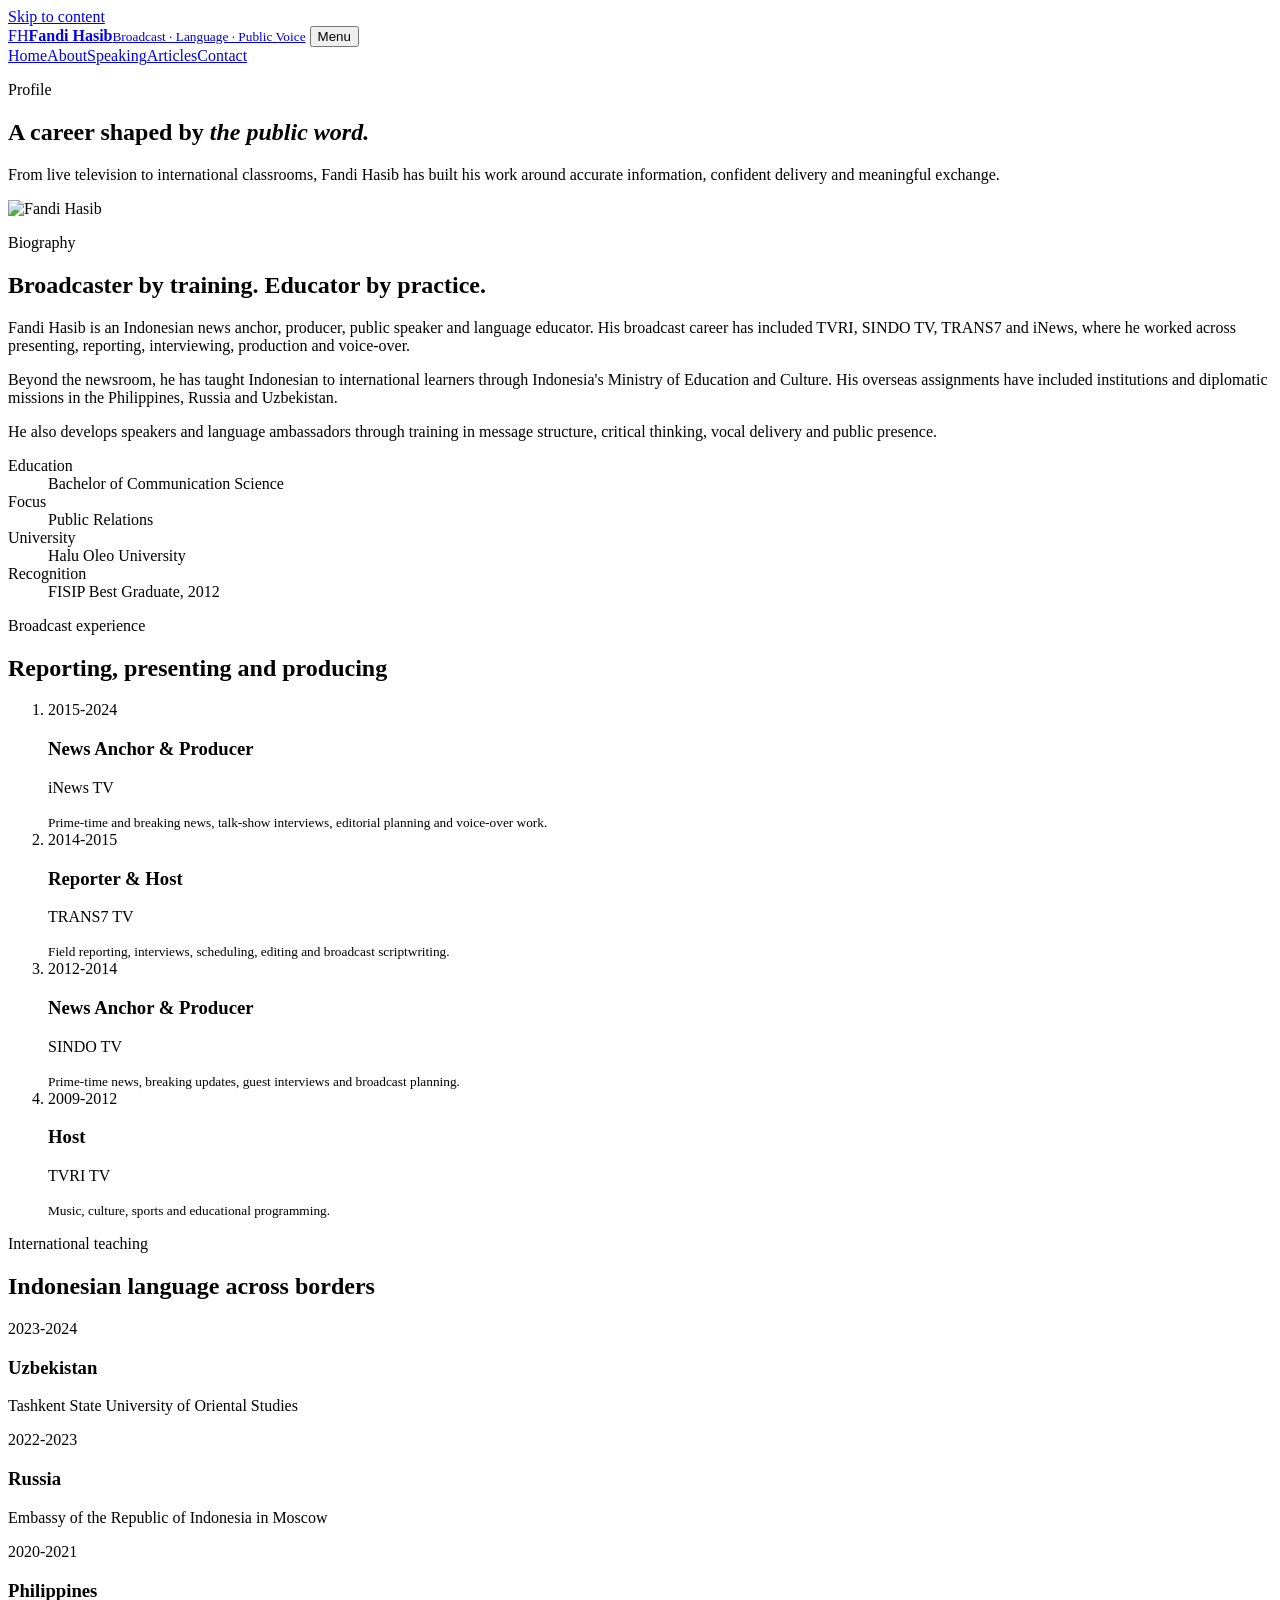
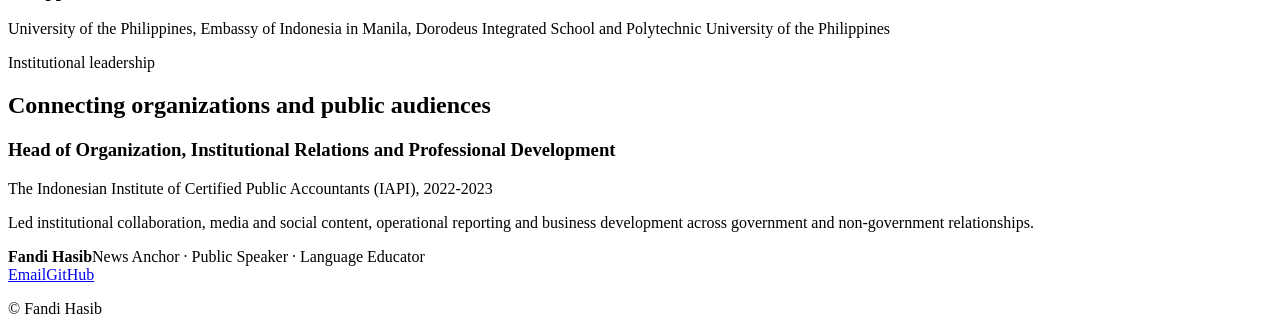
==== about.html @ 66825384 "Add files via upload" ====
<!doctype html>
<html lang="en">
<head>
  <meta charset="utf-8">
  <meta name="viewport" content="width=device-width, initial-scale=1">
  <meta name="description" content="About Fandi Hasib: broadcaster, public speaker and Indonesian language educator.">
  <meta name="theme-color" content="#112a46">
  <title>About | Fandi Hasib</title>
  <link rel="icon" href="assets/favicon.svg" type="image/svg+xml">
  <link rel="stylesheet" href="css/main.css">
  <link rel="stylesheet" href="css/responsive.css">
  <script src="js/main.js" defer></script>
</head>
<body>
  <a class="skip-link" href="#content">Skip to content</a>
  <header class="site-header">
    <a class="brand" href="index.html"><span class="brand-mark">FH</span><span class="brand-copy"><strong>Fandi Hasib</strong><small>Broadcast · Language · Public Voice</small></span></a>
    <button class="nav-toggle" type="button" aria-expanded="false" aria-controls="site-nav">Menu</button>
    <nav id="site-nav" aria-label="Primary navigation"><a href="index.html">Home</a><a href="about.html" aria-current="page">About</a><a href="speaking.html">Speaking</a><a href="articles.html">Articles</a><a href="contact.html">Contact</a></nav>
  </header>
  <main id="content">
    <section class="page-hero section-shell">
      <p class="eyebrow">Profile</p>
      <h1>A career shaped by <em>the public word.</em></h1>
      <p>From live television to international classrooms, Fandi Hasib has built his work around accurate information, confident delivery and meaningful exchange.</p>
    </section>

    <section class="about-intro section-shell">
      <div class="about-portrait"><img src="assets/fandi-hasib-portrait.jpg" alt="Fandi Hasib" width="807" height="807"></div>
      <div class="about-copy">
        <p class="eyebrow">Biography</p>
        <h2>Broadcaster by training. Educator by practice.</h2>
        <p>Fandi Hasib is an Indonesian news anchor, producer, public speaker and language educator. His broadcast career has included TVRI, SINDO TV, TRANS7 and iNews, where he worked across presenting, reporting, interviewing, production and voice-over.</p>
        <p>Beyond the newsroom, he has taught Indonesian to international learners through Indonesia's Ministry of Education and Culture. His overseas assignments have included institutions and diplomatic missions in the Philippines, Russia and Uzbekistan.</p>
        <p>He also develops speakers and language ambassadors through training in message structure, critical thinking, vocal delivery and public presence.</p>
        <dl class="profile-facts">
          <div><dt>Education</dt><dd>Bachelor of Communication Science</dd></div>
          <div><dt>Focus</dt><dd>Public Relations</dd></div>
          <div><dt>University</dt><dd>Halu Oleo University</dd></div>
          <div><dt>Recognition</dt><dd>FISIP Best Graduate, 2012</dd></div>
        </dl>
      </div>
    </section>

    <section id="experience" class="timeline-section section-shell">
      <div class="section-heading"><p class="eyebrow">Broadcast experience</p><h2>Reporting, presenting and producing</h2></div>
      <ol class="timeline">
        <li><span>2015-2024</span><div><h3>News Anchor & Producer</h3><p>iNews TV</p><small>Prime-time and breaking news, talk-show interviews, editorial planning and voice-over work.</small></div></li>
        <li><span>2014-2015</span><div><h3>Reporter & Host</h3><p>TRANS7 TV</p><small>Field reporting, interviews, scheduling, editing and broadcast scriptwriting.</small></div></li>
        <li><span>2012-2014</span><div><h3>News Anchor & Producer</h3><p>SINDO TV</p><small>Prime-time news, breaking updates, guest interviews and broadcast planning.</small></div></li>
        <li><span>2009-2012</span><div><h3>Host</h3><p>TVRI TV</p><small>Music, culture, sports and educational programming.</small></div></li>
      </ol>
    </section>

    <section id="teaching" class="teaching-section section-shell">
      <div class="section-heading"><p class="eyebrow light">International teaching</p><h2>Indonesian language across borders</h2></div>
      <div class="teaching-grid">
        <article><span>2023-2024</span><h3>Uzbekistan</h3><p>Tashkent State University of Oriental Studies</p></article>
        <article><span>2022-2023</span><h3>Russia</h3><p>Embassy of the Republic of Indonesia in Moscow</p></article>
        <article><span>2020-2021</span><h3>Philippines</h3><p>University of the Philippines, Embassy of Indonesia in Manila, Dorodeus Integrated School and Polytechnic University of the Philippines</p></article>
      </div>
    </section>

    <section class="leadership section-shell">
      <div><p class="eyebrow">Institutional leadership</p><h2>Connecting organizations and public audiences</h2></div>
      <div><h3>Head of Organization, Institutional Relations and Professional Development</h3><p class="muted">The Indonesian Institute of Certified Public Accountants (IAPI), 2022-2023</p><p>Led institutional collaboration, media and social content, operational reporting and business development across government and non-government relationships.</p></div>
    </section>
  </main>
  <footer class="site-footer"><div><strong>Fandi Hasib</strong><span>News Anchor · Public Speaker · Language Educator</span></div><div class="footer-links"><a href="mailto:fandihasib888@gmail.com">Email</a><a href="https://github.com/fandihasib">GitHub</a></div><p>© <span data-year></span> Fandi Hasib</p></footer>
</body>
</html>
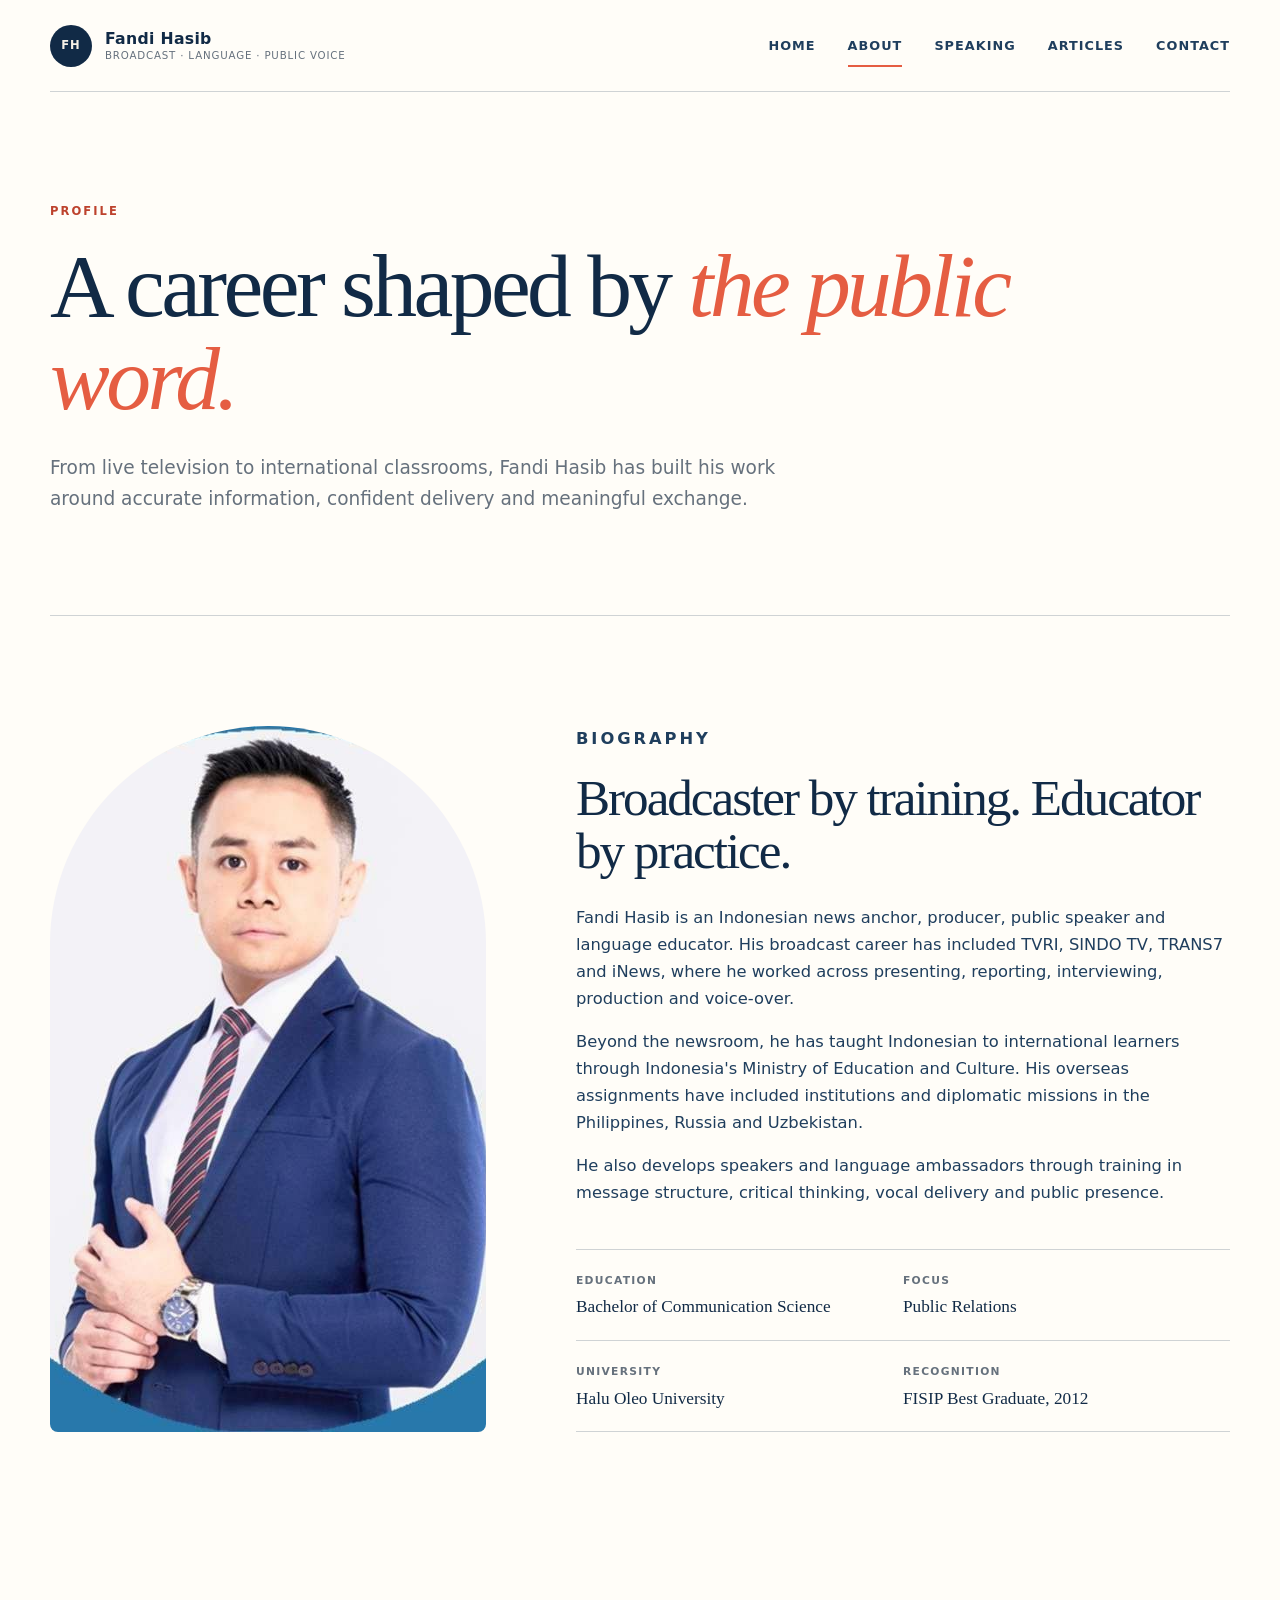
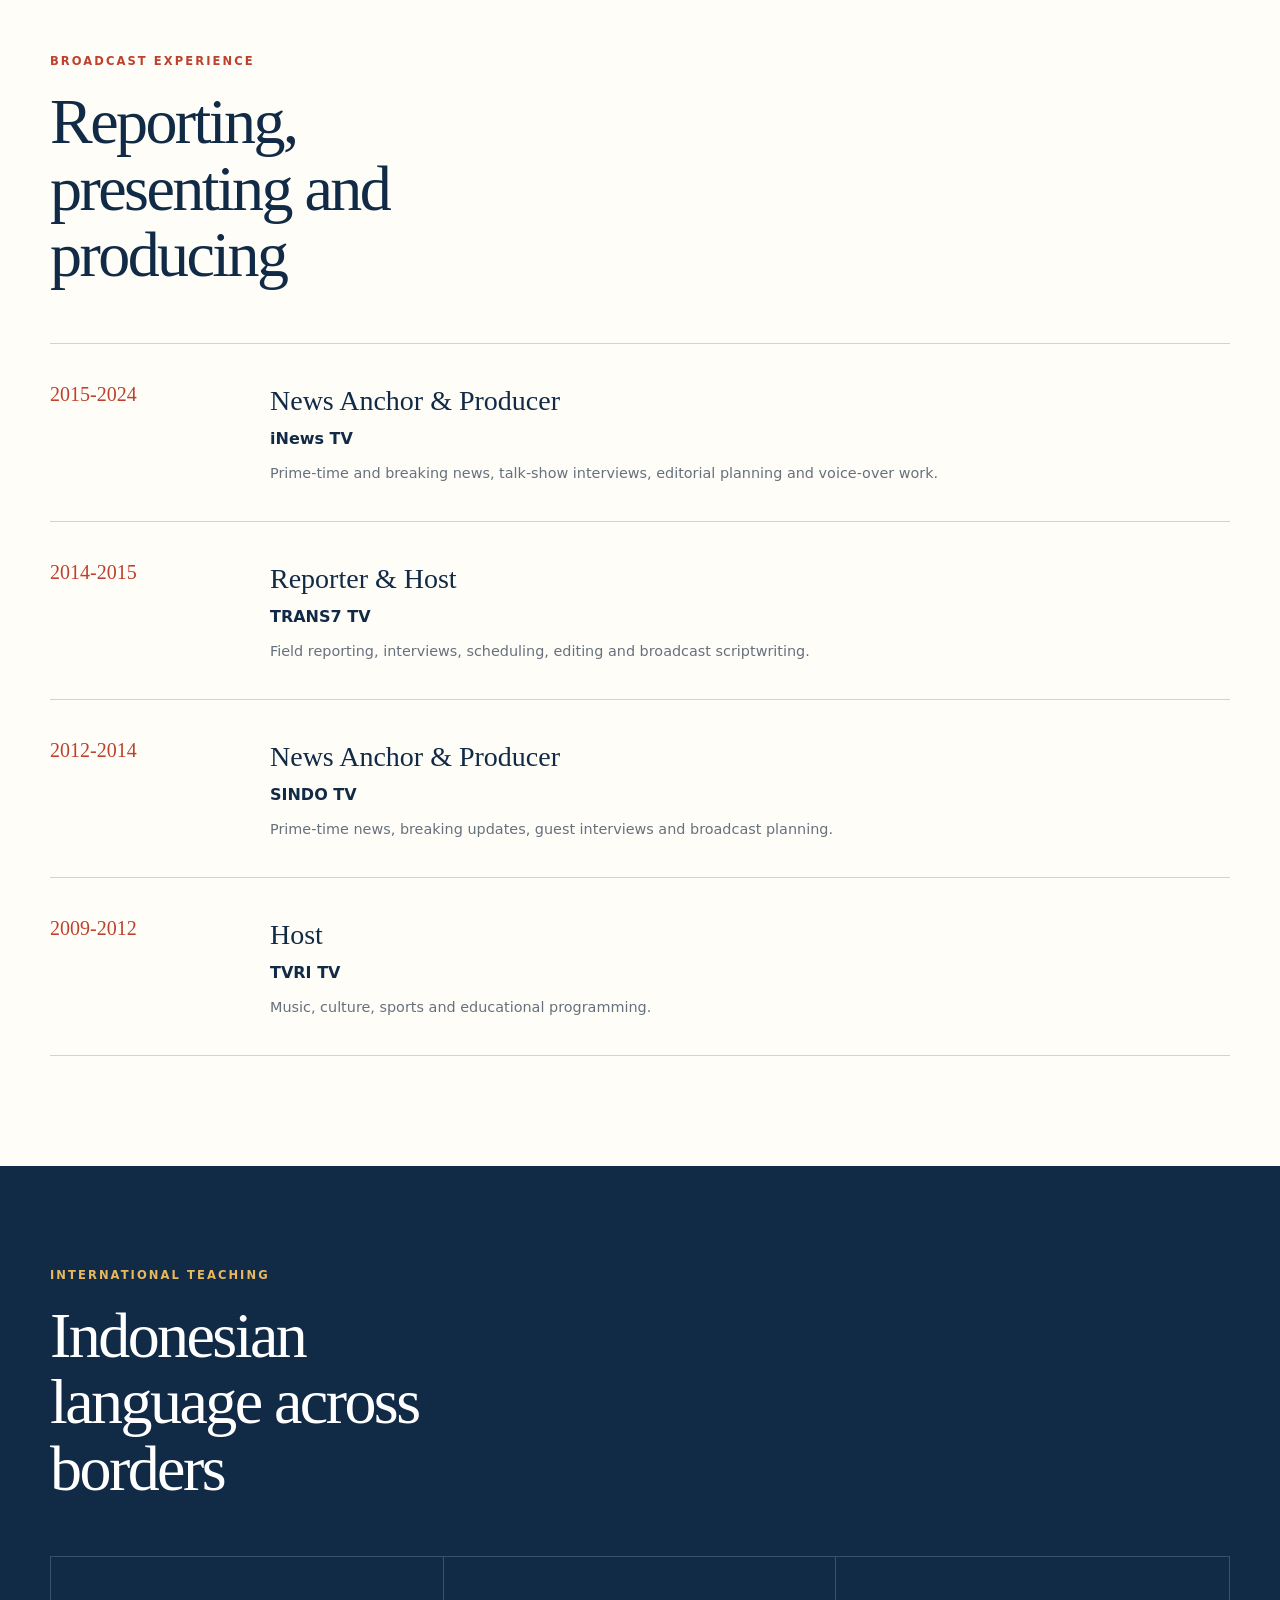
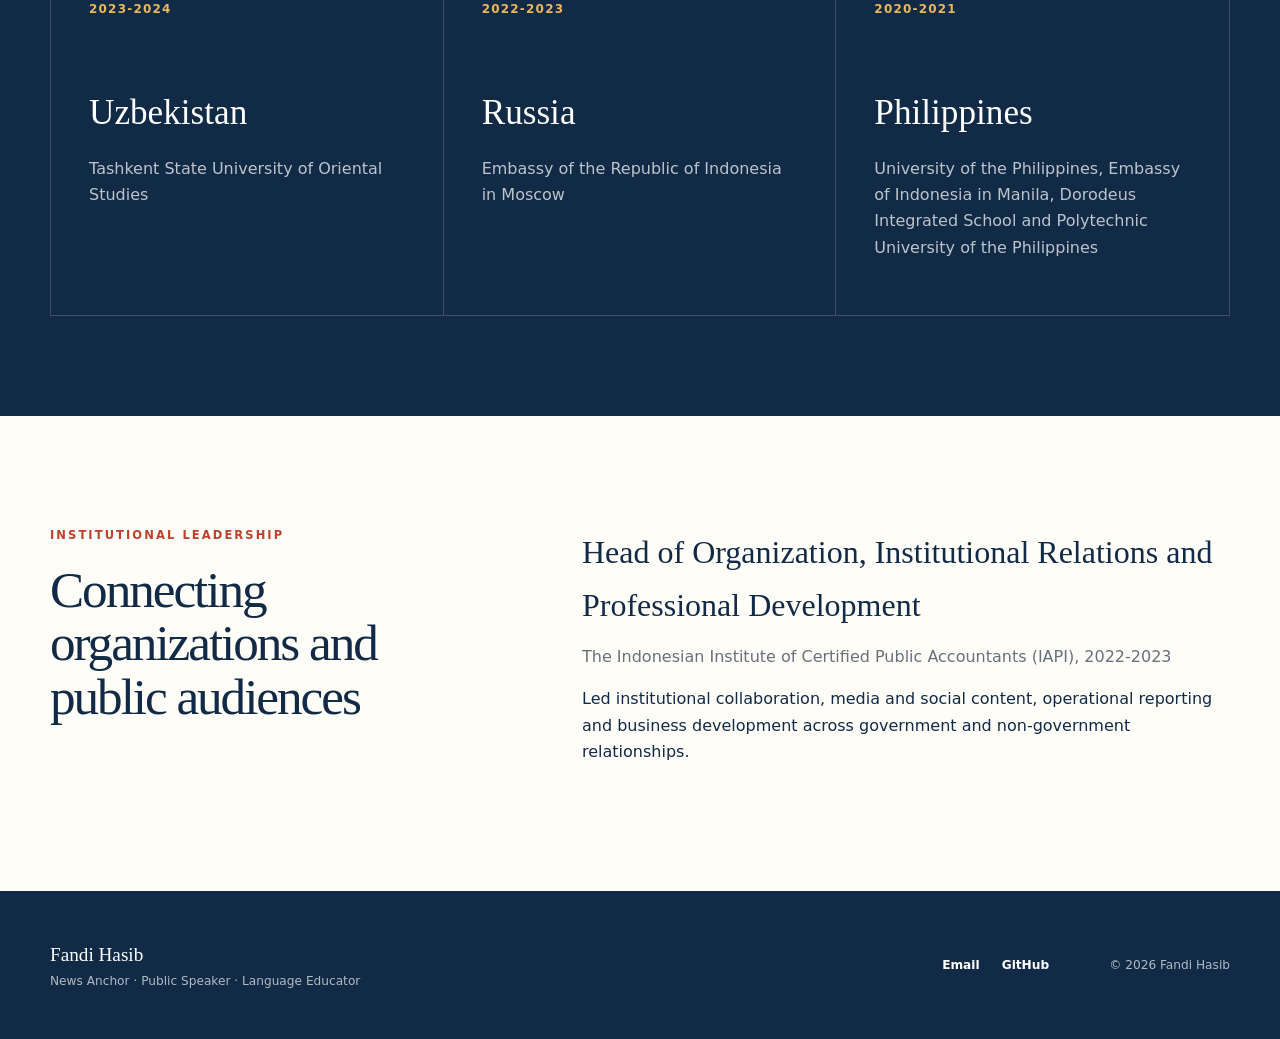
==== commit 006acd7f: "Change footer email address to support@ottomediatech.com Updated the email address in the footer sec" ====
--- a/about.html
+++ b/about.html
@@ -66,6 +66,6 @@
       <div><h3>Head of Organization, Institutional Relations and Professional Development</h3><p class="muted">The Indonesian Institute of Certified Public Accountants (IAPI), 2022-2023</p><p>Led institutional collaboration, media and social content, operational reporting and business development across government and non-government relationships.</p></div>
     </section>
   </main>
-  <footer class="site-footer"><div><strong>Fandi Hasib</strong><span>News Anchor · Public Speaker · Language Educator</span></div><div class="footer-links"><a href="mailto:fandihasib888@gmail.com">Email</a><a href="https://github.com/fandihasib">GitHub</a></div><p>© <span data-year></span> Fandi Hasib</p></footer>
+  <footer class="site-footer"><div><strong>Fandi Hasib</strong><span>News Anchor · Public Speaker · Language Educator</span></div><div class="footer-links"><a href="mailto:support@ottomediatech.com">Email</a><a href="https://github.com/fandihasib">GitHub</a></div><p>© <span data-year></span> Fandi Hasib</p></footer>
 </body>
 </html>
--- a/css/main.css
+++ b/css/main.css
@@ -0,0 +1,422 @@
+:root {
+  --ink: #112a46;
+  --ink-2: #1f3e5d;
+  --paper: #f7f1e7;
+  --paper-2: #fffdf8;
+  --white: #ffffff;
+  --accent: #e55d42;
+  --accent-dark: #bd422d;
+  --gold: #e9b85d;
+  --sky: #9cc8d4;
+  --line: rgba(17, 42, 70, 0.2);
+  --muted: #66717d;
+  --shadow: 0 28px 70px rgba(17, 42, 70, 0.15);
+  --sans: Inter, ui-sans-serif, system-ui, -apple-system, BlinkMacSystemFont, "Segoe UI", sans-serif;
+  --serif: Georgia, "Times New Roman", serif;
+  --max: 1180px;
+}
+
+* { box-sizing: border-box; }
+
+html { scroll-behavior: smooth; }
+
+body {
+  margin: 0;
+  color: var(--ink);
+  background: var(--paper-2);
+  font-family: var(--sans);
+  line-height: 1.65;
+  -webkit-font-smoothing: antialiased;
+}
+
+img { display: block; max-width: 100%; }
+a { color: inherit; }
+button, input, textarea { font: inherit; }
+
+:focus-visible {
+  outline: 3px solid var(--gold);
+  outline-offset: 4px;
+}
+
+.skip-link {
+  position: fixed;
+  top: 12px;
+  left: 12px;
+  z-index: 1000;
+  padding: 10px 16px;
+  color: var(--white);
+  background: var(--ink);
+  transform: translateY(-160%);
+  transition: transform 0.2s ease;
+}
+
+.skip-link:focus { transform: translateY(0); }
+
+.section-shell {
+  width: min(calc(100% - 48px), var(--max));
+  margin-inline: auto;
+}
+
+.site-header {
+  position: relative;
+  z-index: 20;
+  display: flex;
+  align-items: center;
+  justify-content: space-between;
+  width: min(calc(100% - 48px), var(--max));
+  min-height: 92px;
+  margin-inline: auto;
+  border-bottom: 1px solid var(--line);
+}
+
+.brand {
+  display: inline-flex;
+  align-items: center;
+  gap: 13px;
+  text-decoration: none;
+}
+
+.brand-mark {
+  display: grid;
+  width: 42px;
+  height: 42px;
+  place-items: center;
+  color: var(--paper);
+  background: var(--ink);
+  border-radius: 50%;
+  font-size: 0.72rem;
+  font-weight: 800;
+  letter-spacing: 0.08em;
+}
+
+.brand-copy { display: grid; line-height: 1.25; }
+.brand-copy strong { font-size: 0.98rem; letter-spacing: 0.02em; }
+.brand-copy small { color: var(--muted); font-size: 0.64rem; letter-spacing: 0.08em; text-transform: uppercase; }
+
+.site-header nav { display: flex; align-items: center; gap: 32px; }
+.site-header nav a {
+  position: relative;
+  padding: 32px 0;
+  color: var(--ink-2);
+  font-size: 0.8rem;
+  font-weight: 700;
+  letter-spacing: 0.08em;
+  text-decoration: none;
+  text-transform: uppercase;
+}
+
+.site-header nav a::after {
+  position: absolute;
+  right: 0;
+  bottom: 21px;
+  left: 0;
+  height: 2px;
+  background: var(--accent);
+  content: "";
+  transform: scaleX(0);
+  transform-origin: right;
+  transition: transform 0.2s ease;
+}
+
+.site-header nav a:hover::after,
+.site-header nav a[aria-current="page"]::after { transform: scaleX(1); transform-origin: left; }
+
+.nav-toggle {
+  display: none;
+  color: var(--ink);
+  background: transparent;
+  border: 1px solid var(--line);
+  border-radius: 999px;
+  padding: 8px 14px;
+  font-size: 0.78rem;
+  font-weight: 800;
+  letter-spacing: 0.08em;
+  text-transform: uppercase;
+}
+
+.eyebrow {
+  margin: 0 0 18px;
+  color: var(--accent-dark);
+  font-size: 0.72rem;
+  font-weight: 800;
+  letter-spacing: 0.18em;
+  text-transform: uppercase;
+}
+
+.eyebrow.light { color: var(--gold); }
+
+h1, h2, h3, p { margin-top: 0; }
+
+h1, h2 {
+  font-family: var(--serif);
+  font-weight: 400;
+  letter-spacing: -0.04em;
+  line-height: 1.04;
+}
+
+h1 em, h2 em {
+  color: var(--accent);
+  font-weight: 400;
+}
+
+.hero {
+  display: grid;
+  grid-template-columns: 1.15fr 0.85fr;
+  gap: 80px;
+  align-items: center;
+  min-height: 700px;
+  padding: 72px 0 90px;
+}
+
+.hero h1 { max-width: 780px; margin-bottom: 28px; font-size: clamp(4.2rem, 7.6vw, 7.2rem); }
+.hero-lead { max-width: 650px; margin-bottom: 34px; color: var(--ink-2); font-size: 1.17rem; line-height: 1.75; }
+
+.button-row { display: flex; flex-wrap: wrap; gap: 12px; }
+
+.button {
+  display: inline-flex;
+  align-items: center;
+  justify-content: center;
+  min-height: 50px;
+  padding: 13px 22px;
+  color: var(--white);
+  background: var(--accent);
+  border: 1px solid var(--accent);
+  border-radius: 3px;
+  font-size: 0.78rem;
+  font-weight: 800;
+  letter-spacing: 0.08em;
+  text-decoration: none;
+  text-transform: uppercase;
+  transition: transform 0.2s ease, background 0.2s ease, box-shadow 0.2s ease;
+}
+
+.button:hover { background: var(--accent-dark); box-shadow: 0 12px 28px rgba(189, 66, 45, 0.25); transform: translateY(-2px); }
+.button-secondary { color: var(--ink); background: transparent; border-color: var(--line); }
+.button-secondary:hover { color: var(--white); background: var(--ink); border-color: var(--ink); box-shadow: none; }
+
+.hero-tags {
+  display: flex;
+  flex-wrap: wrap;
+  gap: 8px 18px;
+  margin: 46px 0 0;
+  padding: 0;
+  color: var(--muted);
+  font-size: 0.78rem;
+  font-weight: 700;
+  list-style: none;
+}
+
+.hero-tags li::before { margin-right: 9px; color: var(--accent); content: "•"; }
+
+.hero-visual { position: relative; padding: 0 0 52px 44px; }
+.hero-visual::before {
+  position: absolute;
+  top: -34px;
+  right: -36px;
+  width: 78%;
+  height: 60%;
+  background-image: radial-gradient(circle, rgba(17,42,70,.24) 1.2px, transparent 1.2px);
+  background-size: 12px 12px;
+  content: "";
+}
+
+.portrait-frame {
+  position: relative;
+  overflow: hidden;
+  aspect-ratio: 4 / 5;
+  background: #e8eef0;
+  border-radius: 220px 220px 18px 18px;
+  box-shadow: var(--shadow);
+}
+
+.portrait-frame img { width: 100%; height: 100%; object-fit: cover; object-position: center; }
+
+.hero-note {
+  position: absolute;
+  right: -20px;
+  bottom: 10px;
+  display: grid;
+  min-width: 220px;
+  padding: 18px 22px;
+  color: var(--white);
+  background: var(--ink);
+  border-left: 4px solid var(--gold);
+  box-shadow: 0 18px 40px rgba(17,42,70,.22);
+}
+
+.hero-note span { color: var(--sky); font-size: .67rem; letter-spacing: .16em; text-transform: uppercase; }
+.hero-note strong { font-family: var(--serif); font-size: 1.2rem; font-weight: 400; }
+
+.signal-strip {
+  display: grid;
+  grid-template-columns: repeat(4, 1fr);
+  color: var(--white);
+  background: var(--ink);
+}
+
+.signal-strip div { display: grid; min-height: 145px; place-content: center; padding: 24px 36px; border-right: 1px solid rgba(255,255,255,.14); }
+.signal-strip strong { color: var(--gold); font-family: var(--serif); font-size: 1.8rem; font-weight: 400; }
+.signal-strip span { color: rgba(255,255,255,.72); font-size: .78rem; }
+
+.practice-section { padding: 120px 0; }
+.section-heading { display: grid; grid-template-columns: minmax(280px, .85fr) 1.15fr; column-gap: 80px; align-items: end; margin-bottom: 54px; }
+.section-heading .eyebrow { grid-column: 1; }
+.section-heading h2 { grid-column: 1; margin-bottom: 0; font-size: clamp(2.8rem, 5vw, 4.7rem); }
+.section-heading > p:not(.eyebrow) { grid-column: 2; grid-row: 1 / span 2; max-width: 600px; margin: 0 0 5px; color: var(--muted); font-size: 1.04rem; }
+
+.practice-grid { display: grid; grid-template-columns: repeat(3, 1fr); border-top: 1px solid var(--line); border-bottom: 1px solid var(--line); }
+.practice-card { position: relative; min-height: 320px; padding: 36px 32px; border-right: 1px solid var(--line); }
+.practice-card:last-child { border-right: 0; }
+.practice-card .card-index { color: var(--accent); font-family: var(--serif); font-size: 1.1rem; }
+.practice-card h3 { margin: 74px 0 14px; font-family: var(--serif); font-size: 2.4rem; font-weight: 400; }
+.practice-card p { color: var(--muted); }
+.practice-card a { position: absolute; bottom: 34px; color: var(--ink); font-size: .76rem; font-weight: 800; letter-spacing: .08em; text-decoration: none; text-transform: uppercase; }
+.practice-card a:hover { color: var(--accent); }
+.practice-card.accent-card { color: var(--white); background: var(--accent); transform: translateY(-18px); box-shadow: 0 22px 60px rgba(229,93,66,.22); }
+.practice-card.accent-card .card-index, .practice-card.accent-card p, .practice-card.accent-card a { color: var(--white); }
+
+.feature { display: grid; grid-template-columns: .85fr 1.15fr; min-height: 650px; color: var(--white); background: var(--ink); }
+.feature-image { min-height: 650px; overflow: hidden; }
+.feature-image img { width: 100%; height: 100%; object-fit: cover; object-position: center 30%; filter: saturate(.85); }
+.feature-copy { align-self: center; padding: 72px 80px; }
+.feature-copy h2 { max-width: 620px; margin-bottom: 26px; font-size: clamp(2.7rem, 4.5vw, 4.5rem); }
+.feature-copy > p:not(.eyebrow) { max-width: 610px; color: rgba(255,255,255,.76); }
+.feature blockquote { max-width: 560px; margin: 38px 0; padding: 0 0 0 24px; color: var(--gold); border-left: 2px solid var(--gold); font-family: var(--serif); font-size: 1.35rem; font-style: italic; }
+.text-link { display: inline-flex; gap: 8px; align-items: center; color: var(--accent-dark); font-size: .78rem; font-weight: 800; letter-spacing: .08em; text-decoration: none; text-transform: uppercase; }
+.text-link.light { color: var(--white); }
+.text-link:hover { text-decoration: underline; text-underline-offset: 4px; }
+
+.articles-preview { padding: 120px 0; }
+.row-heading { display: flex; justify-content: space-between; align-items: end; }
+.row-heading .eyebrow { margin-bottom: 12px; }
+.row-heading h2 { margin: 0; font-size: clamp(2.6rem, 4.4vw, 4.2rem); }
+
+.closing-cta {
+  display: grid;
+  grid-template-columns: 1fr auto;
+  gap: 40px;
+  align-items: end;
+  margin-bottom: 120px;
+  padding: 70px 76px;
+  background: var(--paper);
+  border-top: 4px solid var(--gold);
+}
+.closing-cta .eyebrow { grid-column: 1; margin-bottom: 0; }
+.closing-cta h2 { grid-column: 1; max-width: 800px; margin: 0; font-size: clamp(2.5rem, 4.5vw, 4.4rem); }
+.closing-cta .button { grid-column: 2; grid-row: 1 / span 2; }
+
+.site-footer {
+  display: grid;
+  grid-template-columns: 1fr auto auto;
+  gap: 60px;
+  align-items: center;
+  padding: 48px max(24px, calc((100% - var(--max)) / 2));
+  color: rgba(255,255,255,.68);
+  background: var(--ink);
+  font-size: .76rem;
+}
+.site-footer > div:first-child { display: grid; }
+.site-footer strong { color: var(--white); font-family: var(--serif); font-size: 1.2rem; font-weight: 400; }
+.site-footer p { margin: 0; }
+.footer-links { display: flex; gap: 22px; }
+.footer-links a { color: var(--white); font-weight: 700; text-decoration: none; }
+.footer-links a:hover { color: var(--gold); }
+
+.page-hero { max-width: var(--max); padding-top: 110px; padding-bottom: 100px; border-bottom: 1px solid var(--line); }
+.page-hero h1 { max-width: 1020px; margin-bottom: 28px; font-size: clamp(4rem, 7vw, 7rem); }
+.page-hero > p:last-child { max-width: 760px; margin-bottom: 0; color: var(--muted); font-size: 1.16rem; }
+
+.about-intro { display: grid; grid-template-columns: .8fr 1.2fr; gap: 90px; padding: 110px 0; }
+.about-portrait { overflow: hidden; min-height: 620px; background: var(--paper); border-radius: 220px 220px 8px 8px; }
+.about-portrait img { width: 100%; height: 100%; object-fit: cover; }
+.about-copy h2 { margin-bottom: 28px; font-size: clamp(2.7rem, 4vw, 4.2rem); }
+.about-copy > p { color: var(--ink-2); font-size: 1.02rem; }
+.profile-facts { display: grid; grid-template-columns: repeat(2, 1fr); margin: 42px 0 0; border-top: 1px solid var(--line); }
+.profile-facts div { padding: 22px 20px 18px 0; border-bottom: 1px solid var(--line); }
+.profile-facts dt { color: var(--muted); font-size: .67rem; font-weight: 800; letter-spacing: .12em; text-transform: uppercase; }
+.profile-facts dd { margin: 4px 0 0; font-family: var(--serif); font-size: 1.08rem; }
+
+.timeline-section { padding: 110px 0; }
+.timeline { margin: 0; padding: 0; border-top: 1px solid var(--line); list-style: none; }
+.timeline li { display: grid; grid-template-columns: 180px 1fr; gap: 40px; padding: 34px 0; border-bottom: 1px solid var(--line); }
+.timeline li > span { color: var(--accent-dark); font-family: var(--serif); font-size: 1.25rem; }
+.timeline h3 { margin: 0 0 2px; font-family: var(--serif); font-size: 1.75rem; font-weight: 400; }
+.timeline p { margin-bottom: 8px; color: var(--ink); font-weight: 800; }
+.timeline small { color: var(--muted); font-size: .9rem; }
+
+.teaching-section { padding: 100px max(30px, calc((100% - var(--max)) / 2)); color: var(--white); background: var(--ink); }
+.teaching-section.section-shell { width: 100%; max-width: none; }
+.teaching-section .section-heading { width: min(100%, var(--max)); margin-inline: auto; }
+.teaching-section .section-heading h2 { max-width: 650px; }
+.teaching-grid { display: grid; grid-template-columns: repeat(3, 1fr); width: min(100%, var(--max)); margin-inline: auto; border: 1px solid rgba(255,255,255,.18); }
+.teaching-grid article { padding: 38px; border-right: 1px solid rgba(255,255,255,.18); }
+.teaching-grid article:last-child { border-right: 0; }
+.teaching-grid span { color: var(--gold); font-size: .75rem; font-weight: 800; letter-spacing: .1em; }
+.teaching-grid h3 { margin: 62px 0 14px; font-family: var(--serif); font-size: 2.2rem; font-weight: 400; }
+.teaching-grid p { color: rgba(255,255,255,.72); }
+
+.leadership { display: grid; grid-template-columns: .8fr 1.2fr; gap: 100px; padding: 110px 0; }
+.leadership h2 { font-size: clamp(2.7rem, 4vw, 4.2rem); }
+.leadership h3 { margin-bottom: 12px; font-family: var(--serif); font-size: 2rem; font-weight: 400; }
+.muted { color: var(--muted); }
+
+.topics-band { display: grid; grid-template-columns: 180px 1fr; gap: 34px; padding: 38px 0 50px; }
+.topics-band > p { font-size: .72rem; font-weight: 800; letter-spacing: .12em; text-transform: uppercase; }
+.topics-band ul { display: flex; flex-wrap: wrap; gap: 10px; margin: 0; padding: 0; list-style: none; }
+.topics-band li { padding: 8px 13px; background: var(--paper); border-radius: 999px; font-size: .78rem; font-weight: 700; }
+
+.engagements { padding: 40px 0 120px; }
+.engagement { display: grid; grid-template-columns: 1.05fr .95fr; gap: 74px; align-items: center; padding: 72px 0; border-top: 1px solid var(--line); }
+.engagement.reverse { grid-template-columns: .95fr 1.05fr; }
+.engagement.reverse .engagement-image { grid-column: 2; }
+.engagement.reverse .engagement-copy { grid-column: 1; grid-row: 1; }
+.engagement-image { overflow: hidden; background: var(--paper); }
+.engagement-image img { width: 100%; height: 100%; object-fit: cover; transition: transform .5s ease; }
+.engagement:hover .engagement-image img { transform: scale(1.025); }
+.portrait-image { aspect-ratio: 4 / 5; }
+.portrait-image img { object-position: center 34%; }
+.wide-image { aspect-ratio: 16 / 10; }
+.poster-image { max-width: 440px; aspect-ratio: 4 / 5; }
+.engagement-meta { display: flex; gap: 14px; color: var(--muted); font-size: .72rem; font-weight: 800; letter-spacing: .08em; text-transform: uppercase; }
+.engagement-meta span { color: var(--accent-dark); }
+.engagement h2 { margin-bottom: 24px; font-size: clamp(2.4rem, 4vw, 4rem); }
+.engagement-copy > p:last-child { color: var(--muted); font-size: 1rem; }
+
+.archive-section { padding: 80px 0 120px; }
+.archive-tools { display: flex; justify-content: space-between; gap: 20px; align-items: center; margin-bottom: 36px; padding-bottom: 26px; border-bottom: 1px solid var(--line); }
+.filter-row { display: flex; flex-wrap: wrap; gap: 8px; }
+.filter-row button { padding: 8px 14px; color: var(--ink-2); background: transparent; border: 1px solid var(--line); border-radius: 999px; cursor: pointer; font-size: .72rem; font-weight: 800; letter-spacing: .04em; }
+.filter-row button:hover, .filter-row button.active { color: var(--white); background: var(--ink); border-color: var(--ink); }
+.archive-status { margin: 0; color: var(--muted); font-size: .8rem; }
+
+.contact-hero { display: grid; grid-template-columns: 1.08fr .92fr; gap: 90px; align-items: center; min-height: 690px; margin-top: 50px; margin-bottom: 110px; padding: 80px; color: var(--white); background: var(--ink); }
+.contact-hero h1 { margin-bottom: 30px; font-size: clamp(3.8rem, 6vw, 6.3rem); }
+.contact-hero > div:first-child > p:last-child { max-width: 620px; color: rgba(255,255,255,.7); }
+.contact-card { padding: 34px; color: var(--ink); background: var(--paper-2); box-shadow: var(--shadow); }
+.contact-card > p { padding-bottom: 18px; border-bottom: 1px solid var(--line); font-size: .7rem; font-weight: 800; letter-spacing: .14em; text-transform: uppercase; }
+.contact-card > a, .contact-card > div { display: grid; padding: 17px 0; border-bottom: 1px solid var(--line); text-decoration: none; }
+.contact-card > a:hover strong { color: var(--accent-dark); }
+.contact-card span { color: var(--muted); font-size: .66rem; font-weight: 800; letter-spacing: .1em; text-transform: uppercase; }
+.contact-card strong { overflow-wrap: anywhere; font-family: var(--serif); font-size: 1.15rem; font-weight: 400; }
+
+.inquiry-guide { padding: 0 0 120px; }
+.guide-grid { display: grid; grid-template-columns: repeat(3, 1fr); border-top: 1px solid var(--line); }
+.guide-grid article { padding: 34px 28px; border-right: 1px solid var(--line); }
+.guide-grid article:last-child { border-right: 0; }
+.guide-grid span { color: var(--accent); font-family: var(--serif); }
+.guide-grid h3 { margin: 45px 0 10px; font-family: var(--serif); font-size: 2rem; font-weight: 400; }
+.guide-grid p { color: var(--muted); }
+
+.error-page { display: grid; min-height: 100vh; place-items: center; padding: 24px; background: var(--paper); }
+.error-card { width: min(100%, 680px); padding: 70px; text-align: center; background: var(--paper-2); border-top: 5px solid var(--accent); box-shadow: var(--shadow); }
+.error-card h1 { margin-bottom: 22px; font-size: clamp(3rem, 7vw, 5rem); }
+.error-card p:not(.eyebrow) { color: var(--muted); }
+.error-card .button { margin-top: 14px; }
+
+.loading { grid-column: 1 / -1; margin: 0; padding: 30px; color: var(--muted); background: var(--paper); }
+
+@media (prefers-reduced-motion: reduce) {
+  html { scroll-behavior: auto; }
+  *, *::before, *::after { transition-duration: .01ms !important; animation-duration: .01ms !important; animation-iteration-count: 1 !important; }
+}
--- a/css/responsive.css
+++ b/css/responsive.css
@@ -0,0 +1,115 @@
+@media (max-width: 980px) {
+  .hero { grid-template-columns: 1fr 380px; gap: 35px; min-height: auto; }
+  .hero h1 { font-size: clamp(3.7rem, 7vw, 5.4rem); }
+  .hero-visual { padding-left: 20px; }
+  .signal-strip { grid-template-columns: repeat(2, 1fr); }
+  .signal-strip div:nth-child(2) { border-right: 0; }
+  .signal-strip div:nth-child(-n+2) { border-bottom: 1px solid rgba(255,255,255,.14); }
+  .feature-copy { padding: 52px; }
+  .article-grid { grid-template-columns: repeat(2, 1fr); }
+  .article-card { min-height: 390px; }
+  .about-intro { gap: 48px; }
+  .about-portrait { min-height: 520px; }
+  .engagement, .engagement.reverse { gap: 44px; }
+  .contact-hero { gap: 45px; padding: 54px; }
+}
+
+@media (max-width: 760px) {
+  .section-shell, .site-header { width: min(calc(100% - 32px), var(--max)); }
+  .site-header { min-height: 78px; }
+  .brand-copy small { display: none; }
+  .nav-toggle { display: inline-flex; }
+  .site-header nav {
+    position: absolute;
+    top: calc(100% + 1px);
+    right: 0;
+    left: 0;
+    display: none;
+    align-items: stretch;
+    flex-direction: column;
+    gap: 0;
+    padding: 10px 0;
+    background: var(--paper-2);
+    border-bottom: 1px solid var(--line);
+    box-shadow: 0 20px 35px rgba(17,42,70,.1);
+  }
+  .site-header nav.open { display: flex; }
+  .site-header nav a { padding: 12px 20px; }
+  .site-header nav a::after { display: none; }
+
+  .hero { grid-template-columns: 1fr; gap: 64px; padding: 62px 0 80px; }
+  .hero h1 { font-size: clamp(3.5rem, 16vw, 5rem); }
+  .hero-lead { font-size: 1.02rem; }
+  .hero-visual { width: min(100%, 480px); margin-inline: auto; padding: 0 18px 45px; }
+  .hero-visual::before { right: 0; }
+  .hero-note { right: 0; }
+
+  .signal-strip { grid-template-columns: 1fr; }
+  .signal-strip div { min-height: 110px; border-right: 0; border-bottom: 1px solid rgba(255,255,255,.14); }
+
+  .practice-section, .articles-preview, .timeline-section { padding: 82px 0; }
+  .section-heading { display: block; margin-bottom: 38px; }
+  .section-heading h2 { margin-bottom: 24px; font-size: clamp(2.65rem, 13vw, 3.9rem); }
+  .practice-grid { grid-template-columns: 1fr; }
+  .practice-card { min-height: 290px; border-right: 0; border-bottom: 1px solid var(--line); }
+  .practice-card:last-child { border-bottom: 0; }
+  .practice-card.accent-card { transform: none; }
+
+  .feature { grid-template-columns: 1fr; width: 100%; min-height: 0; }
+  .feature-image { min-height: 520px; }
+  .feature-copy { padding: 60px 24px 70px; }
+  .feature blockquote { margin-left: 0; }
+
+  .row-heading { display: block; }
+  .row-heading .text-link { margin-top: 25px; }
+  .article-grid { grid-template-columns: 1fr; }
+  .article-card { min-height: 360px; }
+
+  .closing-cta { display: block; margin-bottom: 80px; padding: 52px 26px; }
+  .closing-cta .button { margin-top: 28px; }
+
+  .site-footer { grid-template-columns: 1fr; gap: 24px; padding: 42px 24px; }
+
+  .page-hero { padding-top: 72px; padding-bottom: 70px; }
+  .page-hero h1 { font-size: clamp(3.3rem, 15vw, 5.4rem); }
+  .about-intro { grid-template-columns: 1fr; gap: 55px; padding: 80px 0; }
+  .about-portrait { width: min(100%, 470px); min-height: auto; aspect-ratio: 4 / 5; margin-inline: auto; }
+  .profile-facts { grid-template-columns: 1fr; }
+  .timeline li { grid-template-columns: 1fr; gap: 10px; }
+
+  .teaching-section { padding: 80px 16px; }
+  .teaching-grid { grid-template-columns: 1fr; }
+  .teaching-grid article { border-right: 0; border-bottom: 1px solid rgba(255,255,255,.18); }
+  .teaching-grid article:last-child { border-bottom: 0; }
+  .leadership { grid-template-columns: 1fr; gap: 20px; padding: 80px 0; }
+
+  .topics-band { grid-template-columns: 1fr; gap: 6px; }
+  .engagement, .engagement.reverse { grid-template-columns: 1fr; gap: 32px; padding: 55px 0; }
+  .engagement.reverse .engagement-image, .engagement.reverse .engagement-copy { grid-column: 1; grid-row: auto; }
+  .engagement.reverse .engagement-image { grid-row: 1; }
+  .poster-image { max-width: none; }
+
+  .archive-tools { align-items: flex-start; flex-direction: column; }
+  .contact-hero { grid-template-columns: 1fr; width: 100%; margin-top: 0; margin-bottom: 80px; padding: 72px 20px; }
+  .contact-hero h1 { font-size: clamp(3.4rem, 15vw, 5rem); }
+  .contact-card { padding: 26px; }
+  .guide-grid { grid-template-columns: 1fr; }
+  .guide-grid article { border-right: 0; border-bottom: 1px solid var(--line); }
+
+  .article-detail { width: min(calc(100% - 32px), 850px); padding: 60px 0 90px; }
+  .article-back { margin-bottom: 45px; }
+  .article-header h1 { font-size: clamp(3rem, 14vw, 4.8rem); }
+  .article-body { font-size: 1.08rem; }
+  .article-body blockquote { margin: 42px 0; padding: 28px; font-size: 1.35rem; }
+  .error-card { padding: 52px 24px; }
+}
+
+@media (max-width: 430px) {
+  .brand-mark { width: 38px; height: 38px; }
+  .brand-copy strong { font-size: .9rem; }
+  .button-row { align-items: stretch; flex-direction: column; }
+  .button { width: 100%; }
+  .hero-note { min-width: 195px; padding: 15px 17px; }
+  .signal-strip div { padding-inline: 24px; }
+  .contact-card strong { font-size: 1rem; }
+}
